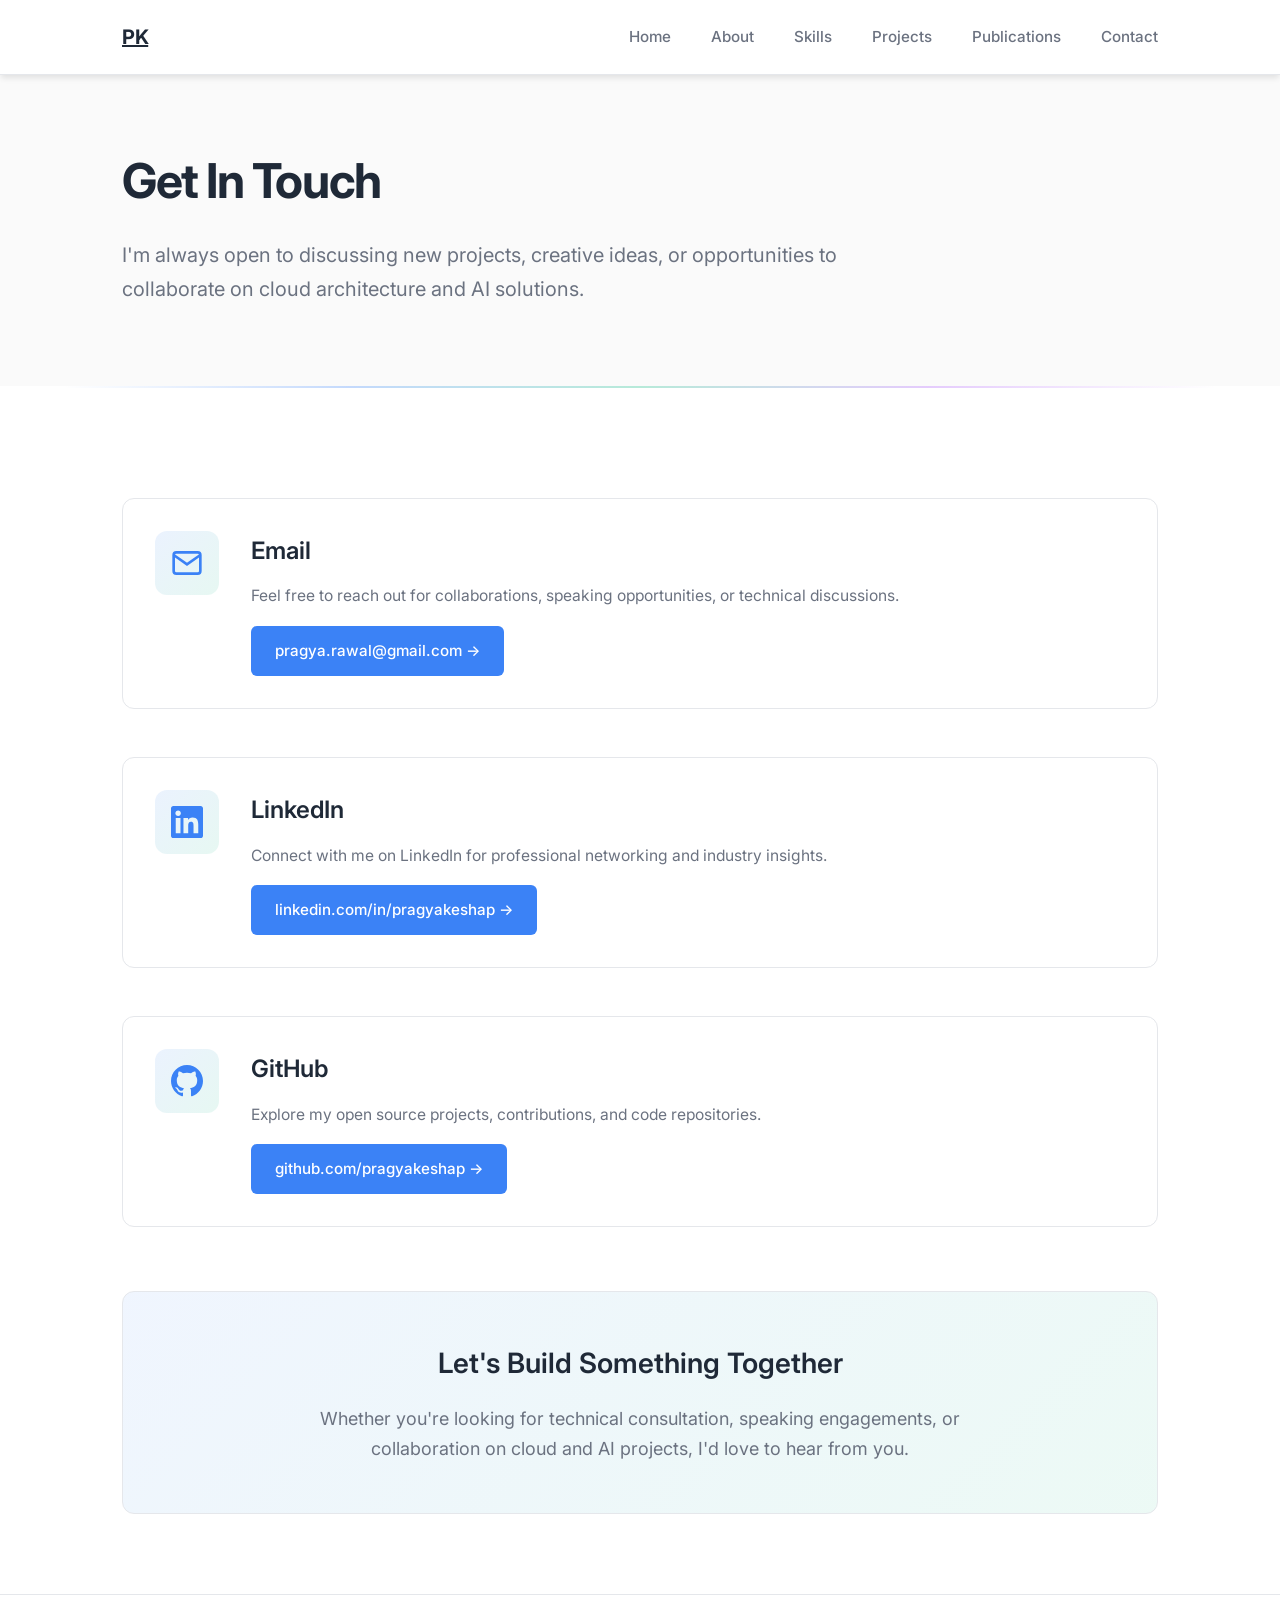
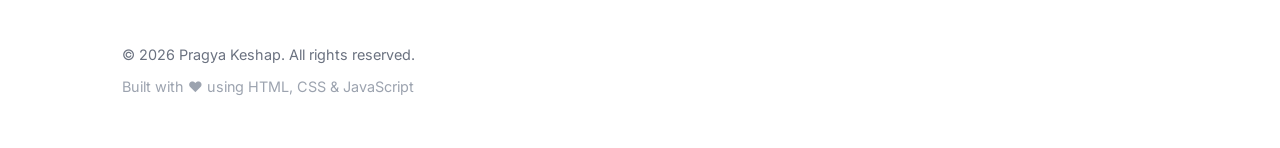
==== contact.html @ 4d272c37 "Add personal website" ====
<!DOCTYPE html>
<html lang="en">
<head>
    <meta charset="UTF-8">
    <meta name="viewport" content="width=device-width, initial-scale=1.0">
    <meta name="description" content="Contact Pragya Keshap - Technical Architect">
    <title>Contact - Pragya Keshap</title>
    <link rel="preconnect" href="https://fonts.googleapis.com">
    <link rel="preconnect" href="https://fonts.gstatic.com" crossorigin>
    <link href="https://fonts.googleapis.com/css2?family=Inter:wght@400;500;600;700&display=swap" rel="stylesheet">
    <link rel="stylesheet" href="styles.css">
</head>
<body>
    <!-- Navigation -->
    <nav class="navbar">
        <div class="container">
            <a href="index.html" class="nav-brand">PK</a>
            <button class="nav-toggle" id="navToggle">
                <span></span>
                <span></span>
                <span></span>
            </button>
            <ul class="nav-menu" id="navMenu">
                <li><a href="index.html">Home</a></li>
                <li><a href="index.html#about">About</a></li>
                <li><a href="index.html#skills">Skills</a></li>
                <li><a href="projects.html">Projects</a></li>
                <li><a href="publications.html">Publications</a></li>
                <li><a href="contact.html">Contact</a></li>
            </ul>
        </div>
    </nav>

    <!-- Page Header -->
    <section class="page-header">
        <div class="container">
            <h1>Get In Touch</h1>
            <p class="page-subtitle">I'm always open to discussing new projects, creative ideas, or opportunities to collaborate on cloud architecture and AI solutions.</p>
        </div>
    </section>

    <!-- Contact Information -->
    <section class="section contact-page">
        <div class="container">
            <div class="contact-methods">
                <article class="contact-method-item">
                    <div class="contact-icon">
                        <svg width="32" height="32" viewBox="0 0 24 24" fill="none" stroke="currentColor" stroke-width="2">
                            <path d="M4 4h16c1.1 0 2 .9 2 2v12c0 1.1-.9 2-2 2H4c-1.1 0-2-.9-2-2V6c0-1.1.9-2 2-2z"></path>
                            <polyline points="22,6 12,13 2,6"></polyline>
                        </svg>
                    </div>
                    <div class="contact-method-content">
                        <h3>Email</h3>
                        <p class="contact-detail">Feel free to reach out for collaborations, speaking opportunities, or technical discussions.</p>
                        <a href="mailto:pragya.rawal@gmail.com" class="contact-link-btn">pragya.rawal@gmail.com →</a>
                    </div>
                </article>

                <article class="contact-method-item">
                    <div class="contact-icon">
                        <svg width="32" height="32" viewBox="0 0 24 24" fill="currentColor">
                            <path d="M20.447 20.452h-3.554v-5.569c0-1.328-.027-3.037-1.852-3.037-1.853 0-2.136 1.445-2.136 2.939v5.667H9.351V9h3.414v1.561h.046c.477-.9 1.637-1.85 3.37-1.85 3.601 0 4.267 2.37 4.267 5.455v6.286zM5.337 7.433c-1.144 0-2.063-.926-2.063-2.065 0-1.138.92-2.063 2.063-2.063 1.14 0 2.064.925 2.064 2.063 0 1.139-.925 2.065-2.064 2.065zm1.782 13.019H3.555V9h3.564v11.452zM22.225 0H1.771C.792 0 0 .774 0 1.729v20.542C0 23.227.792 24 1.771 24h20.451C23.2 24 24 23.227 24 22.271V1.729C24 .774 23.2 0 22.222 0h.003z"/>
                        </svg>
                    </div>
                    <div class="contact-method-content">
                        <h3>LinkedIn</h3>
                        <p class="contact-detail">Connect with me on LinkedIn for professional networking and industry insights.</p>
                        <a href="https://www.linkedin.com/in/pragyakeshap/" target="_blank" class="contact-link-btn">linkedin.com/in/pragyakeshap →</a>
                    </div>
                </article>

                <article class="contact-method-item">
                    <div class="contact-icon">
                        <svg width="32" height="32" viewBox="0 0 24 24" fill="currentColor">
                            <path d="M12 0c-6.626 0-12 5.373-12 12 0 5.302 3.438 9.8 8.207 11.387.599.111.793-.261.793-.577v-2.234c-3.338.726-4.033-1.416-4.033-1.416-.546-1.387-1.333-1.756-1.333-1.756-1.089-.745.083-.729.083-.729 1.205.084 1.839 1.237 1.839 1.237 1.07 1.834 2.807 1.304 3.492.997.107-.775.418-1.305.762-1.604-2.665-.305-5.467-1.334-5.467-5.931 0-1.311.469-2.381 1.236-3.221-.124-.303-.535-1.524.117-3.176 0 0 1.008-.322 3.301 1.23.957-.266 1.983-.399 3.003-.404 1.02.005 2.047.138 3.006.404 2.291-1.552 3.297-1.23 3.297-1.23.653 1.653.242 2.874.118 3.176.77.84 1.235 1.911 1.235 3.221 0 4.609-2.807 5.624-5.479 5.921.43.372.823 1.102.823 2.222v3.293c0 .319.192.694.801.576 4.765-1.589 8.199-6.086 8.199-11.386 0-6.627-5.373-12-12-12z"/>
                        </svg>
                    </div>
                    <div class="contact-method-content">
                        <h3>GitHub</h3>
                        <p class="contact-detail">Explore my open source projects, contributions, and code repositories.</p>
                        <a href="https://github.com/pragyakeshap?tab=repositories" target="_blank" class="contact-link-btn">github.com/pragyakeshap →</a>
                    </div>
                </article>
            </div>

            <div class="contact-footer">
                <h3>Let's Build Something Together</h3>
                <p>Whether you're looking for technical consultation, speaking engagements, or collaboration on cloud and AI projects, I'd love to hear from you.</p>
            </div>
        </div>
    </section>

    <!-- Footer -->
    <footer class="footer">
        <div class="container">
            <p>&copy; 2025 Pragya Keshap. All rights reserved.</p>
            <p class="footer-note">Built with ❤️ using HTML, CSS & JavaScript</p>
        </div>
    </footer>

    <script src="script.js"></script>
</body>
</html>
---- styles.css ----
/* CSS Variables */
:root {
    --primary-color: #3b82f6;
    --secondary-color: #2563eb;
    --accent-color: #60a5fa;
    --text-primary: #1f2937;
    --text-secondary: #6b7280;
    --text-light: #9ca3af;
    --background: #ffffff;
    --background-alt: #fafafa;
    --border-color: #e5e7eb;
    --shadow: 0 1px 2px 0 rgba(0, 0, 0, 0.05);
    --shadow-md: 0 4px 6px -1px rgba(0, 0, 0, 0.1);
    --shadow-lg: 0 10px 15px -3px rgba(0, 0, 0, 0.1);
    --transition: all 0.2s ease;
}

/* Dark mode support */
@media (prefers-color-scheme: dark) {
    :root {
        --text-primary: #f9fafb;
        --text-secondary: #d1d5db;
        --text-light: #9ca3af;
        --background: #111827;
        --background-alt: #1f2937;
        --border-color: #374151;
    }
}

/* Reset & Base Styles */
* {
    margin: 0;
    padding: 0;
    box-sizing: border-box;
}

html {
    scroll-behavior: smooth;
    font-size: 16px;
}

body {
    font-family: 'Inter', -apple-system, BlinkMacSystemFont, 'Segoe UI', 'Roboto', 'Helvetica Neue', Arial, sans-serif;
    line-height: 1.7;
    color: var(--text-primary);
    background-color: var(--background);
    -webkit-font-smoothing: antialiased;
    -moz-osx-font-smoothing: grayscale;
}

.container {
    max-width: 1100px;
    margin: 0 auto;
    padding: 0 2rem;
}

/* Navigation */
.navbar {
    position: fixed;
    top: 0;
    width: 100%;
    background-color: rgba(255, 255, 255, 0.95);
    backdrop-filter: blur(10px);
    border-bottom: 1px solid var(--border-color);
    z-index: 1000;
    padding: 1.25rem 0;
}

.navbar .container {
    display: flex;
    justify-content: space-between;
    align-items: center;
}

.nav-brand {
    font-size: 1.25rem;
    font-weight: 700;
    color: var(--text-primary);
    letter-spacing: -0.02em;
}

.nav-menu {
    display: flex;
    list-style: none;
    gap: 2.5rem;
}

.nav-menu a {
    color: var(--text-secondary);
    text-decoration: none;
    font-weight: 500;
    font-size: 0.95rem;
    transition: var(--transition);
    position: relative;
}

.nav-menu a:hover {
    color: var(--text-primary);
}

.nav-menu a::after {
    content: '';
    position: absolute;
    bottom: -4px;
    left: 0;
    width: 0;
    height: 2px;
    background-color: var(--primary-color);
    transition: width 0.2s ease;
}

.nav-menu a:hover::after {
    width: 100%;
}

.nav-toggle {
    display: none;
    flex-direction: column;
    background: none;
    border: none;
    cursor: pointer;
    gap: 4px;
}

.nav-toggle span {
    width: 25px;
    height: 3px;
    background-color: var(--text-primary);
    transition: var(--transition);
}

/* Hero Section */
.hero {
    padding: 140px 0 100px;
    min-height: 100vh;
    display: flex;
    align-items: center;
    position: relative;
    overflow: hidden;
}

.hero::before {
    content: '';
    position: absolute;
    top: -50%;
    left: -50%;
    width: 200%;
    height: 200%;
    background: radial-gradient(circle at 30% 50%, rgba(59, 130, 246, 0.08) 0%, transparent 50%),
                radial-gradient(circle at 70% 80%, rgba(16, 185, 129, 0.08) 0%, transparent 50%);
    animation: gradientShift 15s ease infinite;
    z-index: -1;
}

@keyframes gradientShift {
    0%, 100% {
        transform: translate(0, 0) rotate(0deg);
    }
    33% {
        transform: translate(5%, 5%) rotate(120deg);
    }
    66% {
        transform: translate(-5%, 5%) rotate(240deg);
    }
}

.hero-content {
    display: grid;
    grid-template-columns: 500px 1fr;
    gap: 4rem;
    align-items: start;
    padding-top: 2rem;
}

.hero-image img {
    width: 100%;
    max-width: 500px;
    border-radius: 12px;
    box-shadow: var(--shadow-md);
}

.hero-text h1 {
    font-size: 3rem;
    margin-bottom: 0.75rem;
    color: var(--text-primary);
    font-weight: 700;
    letter-spacing: -0.03em;
    line-height: 1.2;
}

.highlight {
    color: var(--text-primary);
}

.subtitle {
    font-size: 1.5rem;
    color: var(--text-secondary);
    font-weight: 500;
    margin-bottom: 1.75rem;
    line-height: 1.4;
}

.intro {
    font-size: 1.125rem;
    color: var(--text-secondary);
    margin-bottom: 2.5rem;
    line-height: 1.8;
    max-width: 650px;
}

.hero-buttons {
    display: flex;
    gap: 1rem;
    flex-wrap: wrap;
}

/* Buttons */
.btn {
    padding: 0.875rem 1.75rem;
    border-radius: 6px;
    text-decoration: none;
    font-weight: 500;
    font-size: 0.95rem;
    transition: var(--transition);
    display: inline-block;
}

.btn-primary {
    background-color: var(--primary-color);
    color: white;
    box-shadow: var(--shadow);
}

.btn-primary:hover {
    background-color: var(--secondary-color);
    transform: translateY(-1px);
    box-shadow: var(--shadow-md);
}

.btn-secondary {
    background: linear-gradient(135deg, rgba(59, 130, 246, 0.1), rgba(16, 185, 129, 0.1));
    color: var(--primary-color);
    border: 2px solid var(--primary-color);
    font-weight: 600;
    position: relative;
    overflow: hidden;
}

.btn-secondary::before {
    content: '';
    position: absolute;
    top: 0;
    left: 0;
    width: 0;
    height: 100%;
    background: linear-gradient(135deg, var(--primary-color), var(--secondary-color));
    transition: width 0.3s ease;
    z-index: -1;
}

.btn-secondary:hover {
    color: white;
    border-color: var(--secondary-color);
    transform: translateY(-2px);
    box-shadow: 0 4px 12px rgba(59, 130, 246, 0.3);
}

.btn-secondary:hover::before {
    width: 100%;
}

/* Sections */
.section {
    padding: 100px 0;
    position: relative;
}

.section::before {
    content: '';
    position: absolute;
    top: 0;
    left: 50%;
    transform: translateX(-50%);
    width: 90%;
    max-width: 1200px;
    height: 2px;
    background: linear-gradient(90deg, 
        transparent 0%, 
        rgba(59, 130, 246, 0.3) 25%, 
        rgba(16, 185, 129, 0.3) 50%, 
        rgba(168, 85, 247, 0.3) 75%, 
        transparent 100%);
}

.section:first-of-type::before {
    display: none;
}

.section:nth-child(even) {
    background-color: var(--background-alt);
}

.section-title {
    font-size: 2.25rem;
    text-align: left;
    margin-bottom: 0.75rem;
    color: var(--text-primary);
    font-weight: 700;
    letter-spacing: -0.02em;
    position: relative;
    padding-bottom: 1rem;
}

.section-title::after {
    content: '';
    position: absolute;
    bottom: 0;
    left: 0;
    width: 80px;
    height: 4px;
    background: linear-gradient(90deg, var(--primary-color), var(--secondary-color));
    border-radius: 2px;
}

.section-subtitle {
    text-align: left;
    color: var(--text-secondary);
    font-size: 1.125rem;
    margin-bottom: 3.5rem;
    max-width: 700px;
    line-height: 1.7;
}

.section-header {
    display: flex;
    justify-content: space-between;
    align-items: flex-start;
    margin-bottom: 2rem;
}

.section-header .section-subtitle {
    margin-bottom: 0;
}

/* Page Header */
.page-header {
    padding: 140px 0 80px;
    background-color: var(--background-alt);
}

.page-header h1 {
    font-size: 3rem;
    margin-bottom: 1rem;
    color: var(--text-primary);
    font-weight: 700;
    letter-spacing: -0.03em;
}

.page-subtitle {
    font-size: 1.25rem;
    color: var(--text-secondary);
    line-height: 1.7;
    max-width: 800px;
}

/* Dedicated Pages */
.projects-page,
.publications-page {
    padding: 80px 0;
}

/* About Section */
.about-intro {
    font-size: 1.1rem;
    line-height: 1.8;
    color: var(--text-secondary);
    max-width: 900px;
    margin: 1.5rem 0 3rem 0;
    text-align: left;
}

.characteristics {
    display: grid;
    grid-template-columns: repeat(auto-fit, minmax(260px, 1fr));
    gap: 2.5rem;
    margin-top: 2rem;
}

.char-card {
    background: transparent;
    padding: 0;
    transition: var(--transition);
}

.char-card:hover {
    transform: translateX(4px);
}

.char-icon {
    font-size: 2.5rem;
    margin-bottom: 1rem;
    display: block;
}

.char-card h3 {
    font-size: 1.25rem;
    margin-bottom: 0.75rem;
    color: var(--text-primary);
    font-weight: 600;
}

.char-card p {
    color: var(--text-secondary);
    line-height: 1.7;
    font-size: 0.975rem;
}

/* Skills Section */
.skills-categories {
    display: grid;
    gap: 2.5rem;
    max-width: 1000px;
    margin: 0;
}

.skill-category {
    background: var(--background);
    border: 1px solid var(--border-color);
    border-radius: 12px;
    padding: 2rem;
    transition: all 0.3s ease;
}

.skill-category:hover {
    border-color: var(--primary-color);
    box-shadow: 0 4px 12px rgba(59, 130, 246, 0.1);
    transform: translateY(-2px);
}

.skill-category-title {
    font-size: 1.1rem;
    font-weight: 600;
    color: var(--text-primary);
    margin: 0 0 1.25rem 0;
    display: flex;
    align-items: center;
    gap: 0.5rem;
}

.skills-grid {
    display: flex;
    flex-wrap: wrap;
    gap: 0.625rem;
}

.skill-tag {
    padding: 0.5rem 1rem;
    background: rgba(59, 130, 246, 0.05);
    border: 1px solid rgba(59, 130, 246, 0.2);
    border-radius: 6px;
    font-size: 0.875rem;
    color: var(--text-primary);
    transition: all 0.2s ease;
    font-weight: 500;
    cursor: default;
}

.skill-tag:hover {
    background: rgba(59, 130, 246, 0.1);
    border-color: var(--primary-color);
    transform: translateY(-2px);
}

@media (max-width: 768px) {
    .skills-categories {
        gap: 1.5rem;
    }
    
    .skill-category {
        padding: 1.5rem;
    }
    
    .skill-category-title {
        font-size: 1rem;
    }
    
    .skill-tag {
        font-size: 0.8rem;
        padding: 0.4rem 0.85rem;
    }
}

/* Projects Section */
.projects-grid {
    display: grid;
    grid-template-columns: repeat(auto-fit, minmax(340px, 1fr));
    gap: 2.5rem;
    margin-top: 2.5rem;
}

.project-card {
    background: var(--background);
    border-radius: 8px;
    overflow: hidden;
    border: 1px solid var(--border-color);
    transition: var(--transition);
}

.project-card:hover {
    transform: translateY(-2px);
    box-shadow: var(--shadow-md);
    border-color: var(--text-light);
}

.project-image {
    width: 100%;
    height: 250px;
    overflow: hidden;
}

.project-image img {
    width: 100%;
    height: 100%;
    object-fit: cover;
    transition: var(--transition);
}

.project-card:hover .project-image img {
    transform: scale(1.05);
}

.project-content {
    padding: 1.5rem;
}

.project-content h3 {
    font-size: 1.375rem;
    margin-bottom: 0.625rem;
    color: var(--text-primary);
    font-weight: 600;
}

.project-content p {
    color: var(--text-secondary);
    margin-bottom: 1.25rem;
    line-height: 1.7;
    font-size: 0.975rem;
}

.project-tags {
    display: flex;
    flex-wrap: wrap;
    gap: 0.5rem;
    margin-bottom: 1.25rem;
}

.project-tags span {
    padding: 0.5rem 1rem;
    border-radius: 6px;
    font-size: 0.813rem;
    font-weight: 600;
    border: 1px solid transparent;
    transition: all 0.2s ease;
}

.project-tags span:nth-child(6n+1) {
    background: rgba(59, 130, 246, 0.1);
    color: #3b82f6;
    border-color: rgba(59, 130, 246, 0.3);
}

.project-tags span:nth-child(6n+2) {
    background: rgba(16, 185, 129, 0.1);
    color: #10b981;
    border-color: rgba(16, 185, 129, 0.3);
}

.project-tags span:nth-child(6n+3) {
    background: rgba(168, 85, 247, 0.1);
    color: #a855f7;
    border-color: rgba(168, 85, 247, 0.3);
}

.project-tags span:nth-child(6n+4) {
    background: rgba(249, 115, 22, 0.1);
    color: #f97316;
    border-color: rgba(249, 115, 22, 0.3);
}

.project-tags span:nth-child(6n+5) {
    background: rgba(236, 72, 153, 0.1);
    color: #ec4899;
    border-color: rgba(236, 72, 153, 0.3);
}

.project-tags span:nth-child(6n+6) {
    background: rgba(14, 165, 233, 0.1);
    color: #0ea5e9;
    border-color: rgba(14, 165, 233, 0.3);
}

.project-tags span:hover {
    transform: translateY(-2px);
    box-shadow: 0 2px 8px rgba(0, 0, 0, 0.1);
}

.project-links {
    display: flex;
    gap: 1.5rem;
}

.project-link {
    color: var(--text-secondary);
    text-decoration: none;
    font-weight: 500;
    font-size: 0.9rem;
    transition: var(--transition);
}

.project-link:hover {
    color: var(--text-primary);
}

/* GitHub Section */
.github-section {
    padding: 60px 0;
    background-color: var(--background-alt);
}

.github-link-card {
    display: flex;
    align-items: center;
    gap: 2rem;
    padding: 2.5rem;
    background: linear-gradient(135deg, rgba(59, 130, 246, 0.05) 0%, rgba(16, 185, 129, 0.05) 100%);
    border-radius: 12px;
    border: 1px solid var(--border-color);
    transition: all 0.3s ease;
}

.github-link-card:hover {
    box-shadow: 0 8px 24px rgba(59, 130, 246, 0.15);
    border-color: var(--primary-color);
    transform: translateY(-2px);
}

.github-icon {
    flex-shrink: 0;
    width: 64px;
    height: 64px;
    display: flex;
    align-items: center;
    justify-content: center;
    background: linear-gradient(135deg, var(--primary-color), var(--secondary-color));
    border-radius: 12px;
    color: white;
}

.github-content h3 {
    font-size: 1.5rem;
    margin-bottom: 0.5rem;
    color: var(--text-primary);
    font-weight: 600;
}

.github-content p {
    color: var(--text-secondary);
    margin-bottom: 1rem;
    line-height: 1.7;
}

.github-btn {
    display: inline-block;
    color: var(--primary-color);
    text-decoration: none;
    font-weight: 500;
    font-size: 0.95rem;
    transition: var(--transition);
}

.github-btn:hover {
    color: var(--secondary-color);
}

/* Projects List (Publication Style) */
.projects-list {
    display: flex;
    flex-direction: column;
    gap: 2.5rem;
    margin-top: 2rem;
}

.project-item {
    padding: 2rem;
    border: 1px solid var(--border-color);
    border-radius: 12px;
    background: var(--background);
    transition: all 0.3s ease;
    border-left: 4px solid transparent;
}

.project-item:hover {
    border-left-color: var(--secondary-color);
    box-shadow: 0 4px 12px rgba(16, 185, 129, 0.1);
    transform: translateX(4px);
}

.project-item:last-child {
    margin-bottom: 0;
}

.project-title {
    font-size: 1.25rem;
    margin-bottom: 0.5rem;
    color: var(--text-primary);
    font-weight: 600;
    line-height: 1.4;
}

.project-repo {
    font-size: 0.85rem;
    color: var(--secondary-color);
    margin-bottom: 0.75rem;
    font-family: 'Courier New', monospace;
    font-weight: 600;
    background: rgba(16, 185, 129, 0.1);
    padding: 0.25rem 0.75rem;
    border-radius: 4px;
    display: inline-block;
}

.project-description {
    font-size: 0.975rem;
    color: var(--text-secondary);
    line-height: 1.7;
    margin-bottom: 1rem;
}

/* Publications Section */
.publications-list {
    display: flex;
    flex-direction: column;
    gap: 2.5rem;
    margin-top: 2rem;
}

.publication-item {
    padding: 2rem;
    border: 1px solid var(--border-color);
    border-radius: 12px;
    background: var(--background);
    transition: all 0.3s ease;
    border-left: 4px solid transparent;
}

.publication-item:hover {
    border-left-color: var(--primary-color);
    box-shadow: 0 4px 12px rgba(59, 130, 246, 0.1);
    transform: translateX(4px);
}

.publication-item:last-child {
    margin-bottom: 0;
}

.publication-content h3 {
    font-size: 1.25rem;
    margin-bottom: 0.5rem;
    color: var(--text-primary);
    font-weight: 600;
    line-height: 1.4;
}

.publication-venue {
    font-size: 0.9rem;
    color: var(--primary-color);
    margin-bottom: 0.75rem;
    font-weight: 600;
    display: inline-block;
    padding: 0.25rem 0.75rem;
    background: rgba(59, 130, 246, 0.1);
    border-radius: 4px;
}

.publication-description {
    font-size: 0.975rem;
    color: var(--text-secondary);
    line-height: 1.7;
    margin-bottom: 1.5rem;
}

.publication-links {
    display: flex;
    flex-wrap: wrap;
    gap: 1.25rem;
}

.publication-link {
    color: var(--primary-color);
    text-decoration: none;
    font-weight: 500;
    font-size: 0.9rem;
    transition: var(--transition);
    display: inline-flex;
    align-items: center;
    gap: 0.25rem;
}

.publication-link:hover {
    color: var(--secondary-color);
    transform: translateX(2px);
}

.more-publications {
    text-align: center;
    margin-top: 3rem;
}

/* Contact Section */
.contact-content {
    max-width: 100%;
}

.contact-links {
    display: flex;
    flex-direction: column;
    gap: 1rem;
    margin-top: 2rem;
}

.contact-link {
    display: flex;
    align-items: center;
    gap: 1rem;
    padding: 1.25rem 0;
    background: transparent;
    text-decoration: none;
    color: var(--text-primary);
    transition: var(--transition);
    border-bottom: 1px solid var(--border-color);
}

.contact-link:hover {
    transform: translateX(4px);
    color: var(--primary-color);
}

.contact-link .icon {
    font-size: 1.375rem;
}

/* Contact Page */
.contact-page {
    padding: 80px 0;
}

.contact-methods {
    display: flex;
    flex-direction: column;
    gap: 3rem;
    margin-top: 2rem;
}

.contact-method-item {
    display: flex;
    gap: 2rem;
    padding: 2rem;
    border: 1px solid var(--border-color);
    border-radius: 12px;
    background: var(--background);
    transition: all 0.3s ease;
}

.contact-method-item:hover {
    box-shadow: 0 4px 12px rgba(59, 130, 246, 0.1);
    border-color: var(--primary-color);
    transform: translateY(-2px);
}

.contact-method-item:last-child {
    margin-bottom: 0;
}

.contact-icon {
    flex-shrink: 0;
    width: 64px;
    height: 64px;
    display: flex;
    align-items: center;
    justify-content: center;
    background: linear-gradient(135deg, rgba(59, 130, 246, 0.1), rgba(16, 185, 129, 0.1));
    border-radius: 12px;
    color: var(--primary-color);
}

.contact-method-content h3 {
    font-size: 1.5rem;
    margin-bottom: 0.75rem;
    color: var(--text-primary);
    font-weight: 600;
}

.contact-detail {
    font-size: 0.975rem;
    color: var(--text-secondary);
    line-height: 1.7;
    margin-bottom: 1rem;
}

.contact-link-btn {
    display: inline-flex;
    align-items: center;
    gap: 0.5rem;
    padding: 0.75rem 1.5rem;
    background: var(--primary-color);
    color: white;
    text-decoration: none;
    font-weight: 500;
    font-size: 0.95rem;
    border-radius: 6px;
    transition: all 0.3s ease;
}

.contact-link-btn:hover {
    background: var(--secondary-color);
    transform: translateX(4px);
}

.contact-footer {
    margin-top: 4rem;
    padding: 3rem;
    background: linear-gradient(135deg, rgba(59, 130, 246, 0.08) 0%, rgba(16, 185, 129, 0.08) 100%);
    border-radius: 12px;
    text-align: center;
    border: 1px solid var(--border-color);
}

.contact-footer h3 {
    font-size: 1.75rem;
    margin-bottom: 1rem;
    color: var(--text-primary);
    font-weight: 600;
}

.contact-footer p {
    font-size: 1.125rem;
    color: var(--text-secondary);
    line-height: 1.7;
    max-width: 700px;
    margin: 0 auto;
}

/* Footer */
.footer {
    background-color: var(--background);
    padding: 3rem 0;
    text-align: left;
    color: var(--text-secondary);
    border-top: 1px solid var(--border-color);
}

.footer p {
    font-size: 0.9rem;
}

.footer-note {
    margin-top: 0.5rem;
    font-size: 0.875rem;
    color: var(--text-light);
}

/* Responsive Design */
@media (max-width: 768px) {
    .nav-menu {
        position: fixed;
        left: -100%;
        top: 70px;
        flex-direction: column;
        background-color: var(--background);
        width: 100%;
        text-align: center;
        transition: 0.3s;
        box-shadow: var(--shadow);
        padding: 2rem 0;
    }

    .nav-menu.active {
        left: 0;
    }

    .nav-toggle {
        display: flex;
    }

    .hero-content {
        grid-template-columns: 1fr;
        text-align: center;
    }

    .hero-image {
        display: flex;
        justify-content: center;
    }

    .hero-buttons {
        justify-content: center;
        flex-direction: column;
    }

    .hero-text h1 {
        font-size: 2rem;
    }

    .subtitle {
        font-size: 1.2rem;
    }

    .section-title {
        font-size: 2rem;
    }

    .section-header {
        flex-direction: column;
        gap: 1.5rem;
    }

    .page-header h1 {
        font-size: 2rem;
    }

    .page-subtitle {
        font-size: 1.125rem;
    }

    .characteristics {
        grid-template-columns: 1fr;
    }

    .projects-grid {
        grid-template-columns: 1fr;
    }

    .github-link-card {
        flex-direction: column;
        text-align: center;
        padding: 2rem;
    }

}

@media (max-width: 480px) {
    .hero-text h1 {
        font-size: 1.75rem;
    }

    .section-title {
        font-size: 1.75rem;
    }

    .btn {
        padding: 0.6rem 1.2rem;
        font-size: 0.9rem;
    }

    .contact-method-item {
        flex-direction: column;
        text-align: center;
        gap: 1.5rem;
    }

    .contact-icon {
        margin: 0 auto;
    }
}
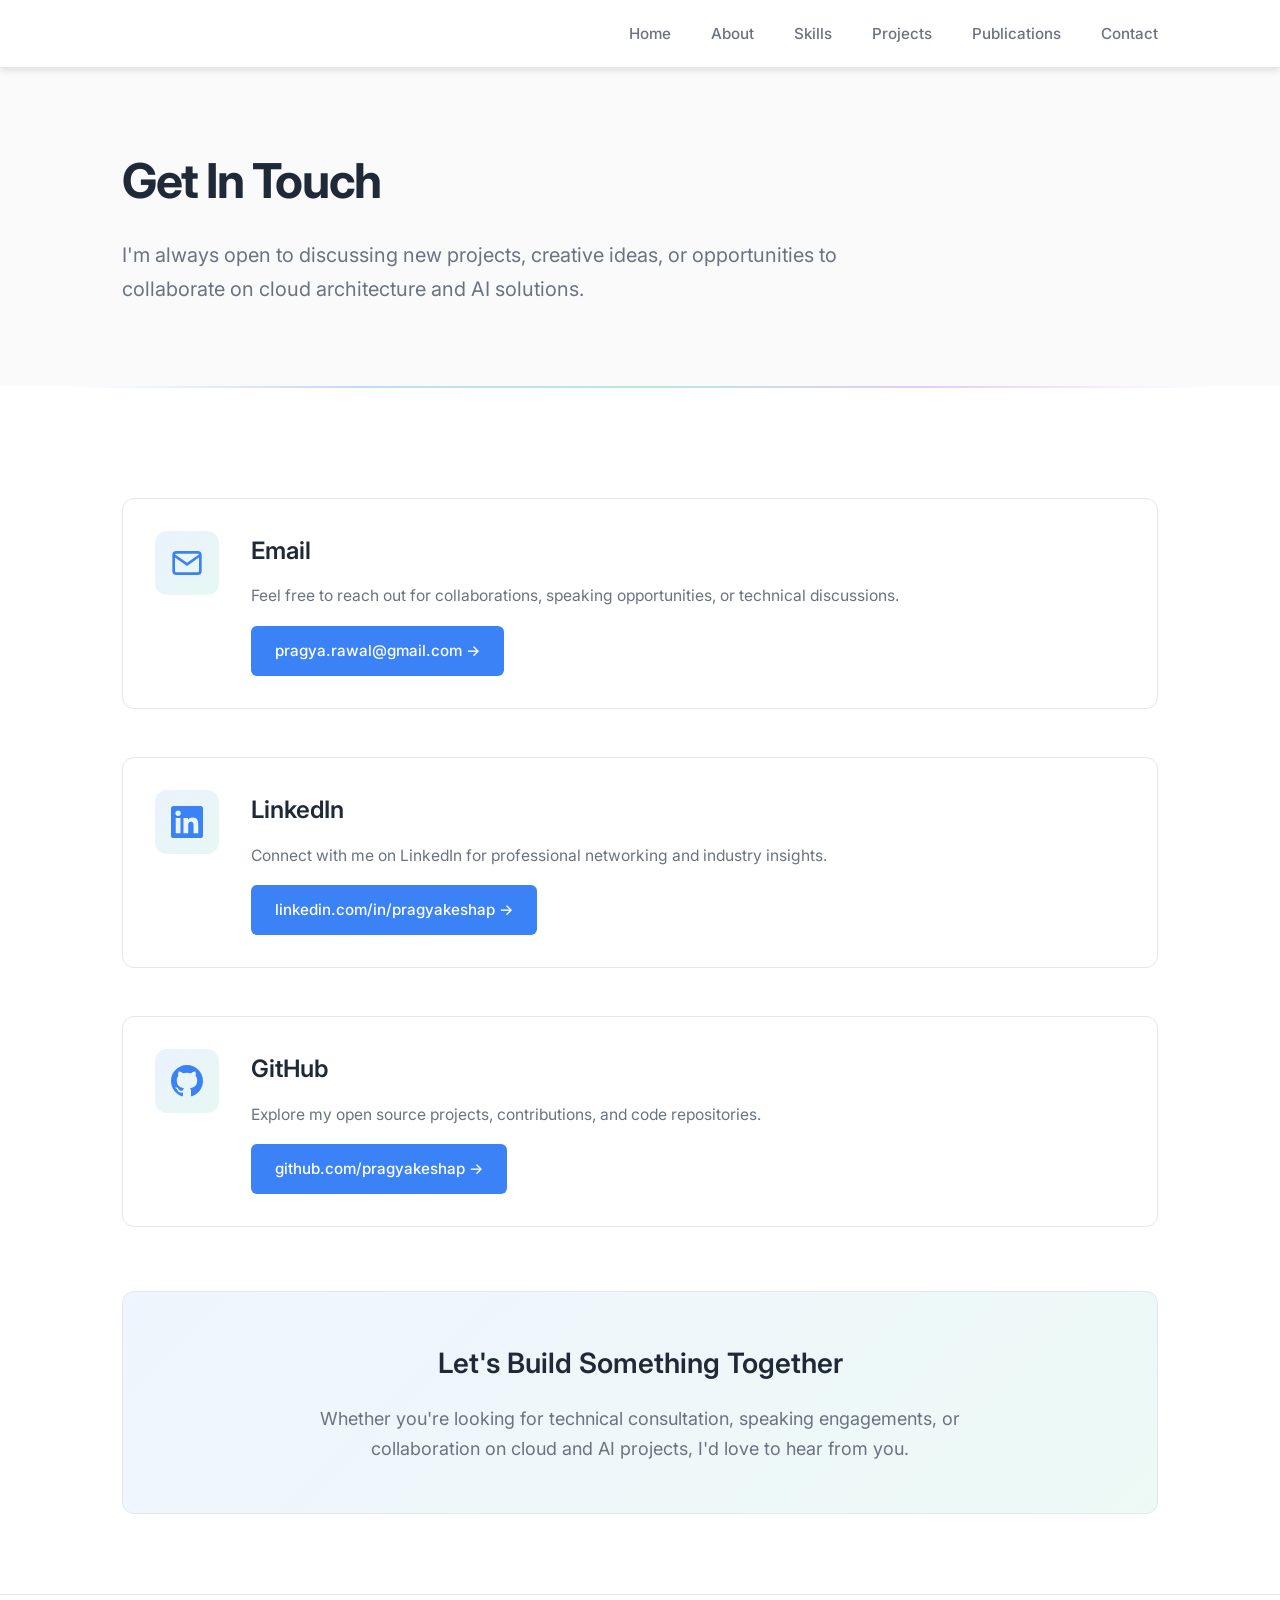
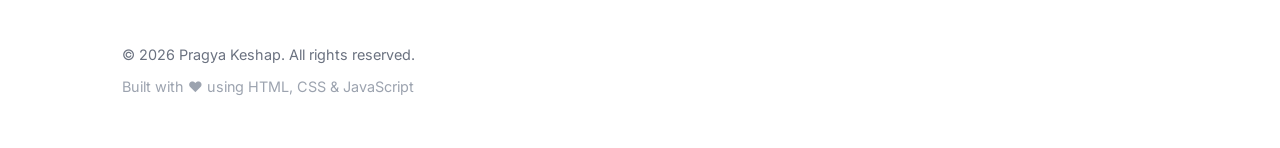
==== commit 7ca9d59f: "Remove 'PK' hyperlink from navigation bar and ensure consistent branding across all pages" ====
--- a/contact.html
+++ b/contact.html
@@ -14,7 +14,7 @@
     <!-- Navigation -->
     <nav class="navbar">
         <div class="container">
-            <a href="index.html" class="nav-brand">PK</a>
+            <div class="nav-brand"></div>
             <button class="nav-toggle" id="navToggle">
                 <span></span>
                 <span></span>
--- a/styles.css
+++ b/styles.css
@@ -66,6 +66,12 @@
     padding: 1.25rem 0;
 }
 
+@media (prefers-color-scheme: dark) {
+    .navbar {
+        background-color: rgba(17, 24, 39, 0.95);
+    }
+}
+
 .navbar .container {
     display: flex;
     justify-content: space-between;
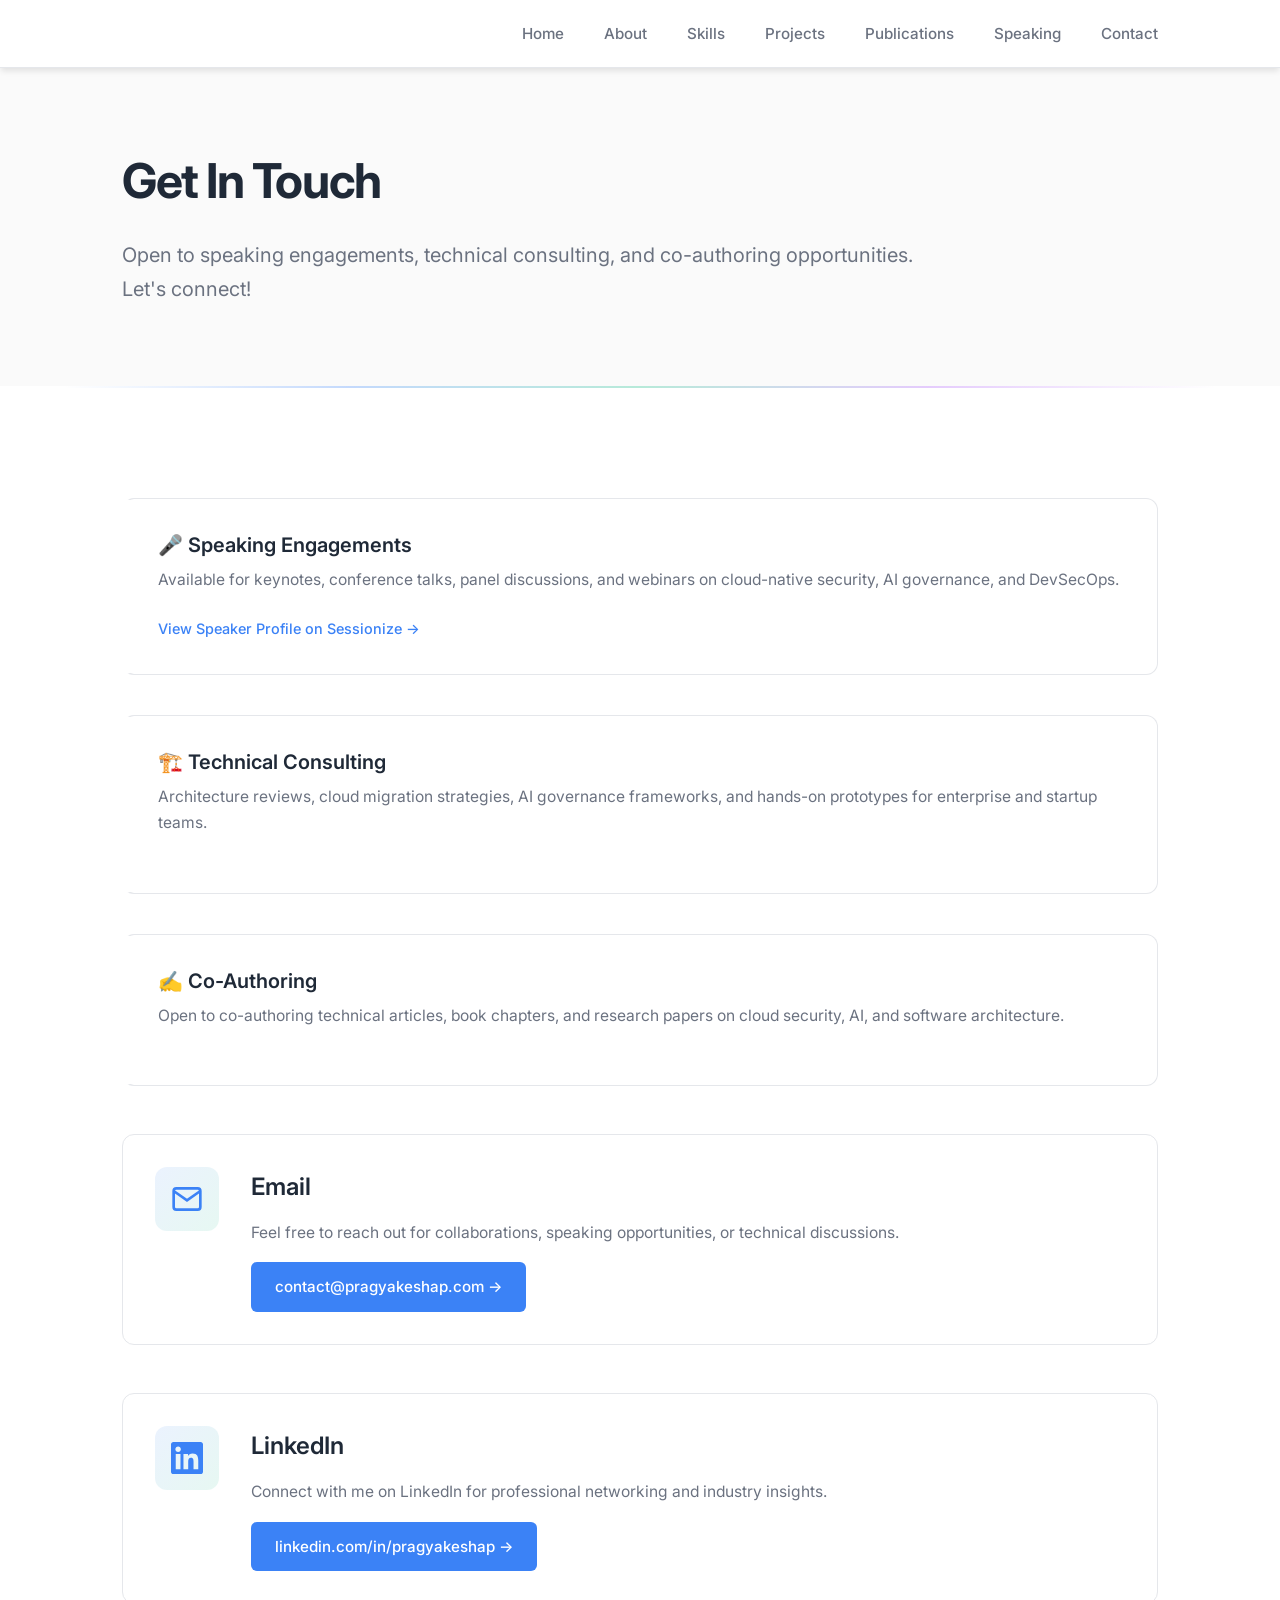
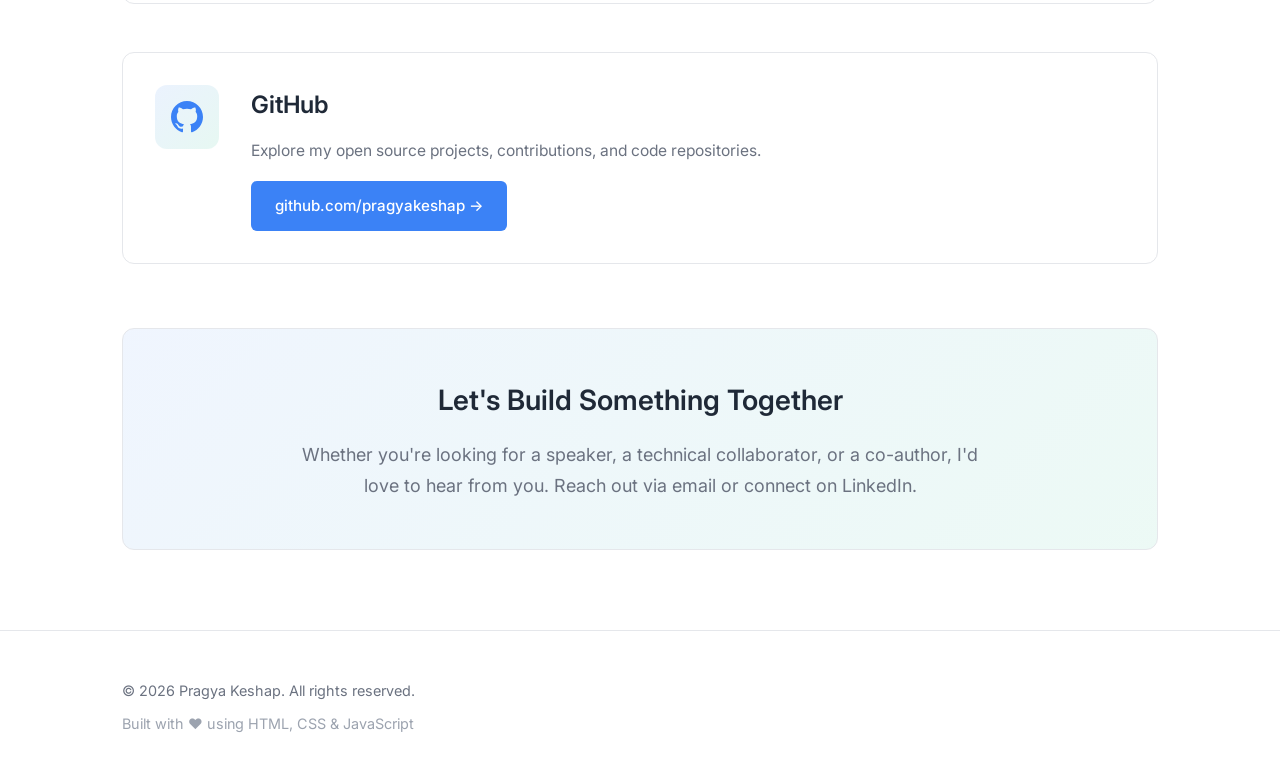
==== commit 866f42fb: "Update website: GDE credential, SEO metadata, publications revamp, speaking page, contact improvemen" ====
--- a/contact.html
+++ b/contact.html
@@ -26,6 +26,7 @@
                 <li><a href="index.html#skills">Skills</a></li>
                 <li><a href="projects.html">Projects</a></li>
                 <li><a href="publications.html">Publications</a></li>
+                <li><a href="speaking.html">Speaking</a></li>
                 <li><a href="contact.html">Contact</a></li>
             </ul>
         </div>
@@ -35,13 +36,39 @@
     <section class="page-header">
         <div class="container">
             <h1>Get In Touch</h1>
-            <p class="page-subtitle">I'm always open to discussing new projects, creative ideas, or opportunities to collaborate on cloud architecture and AI solutions.</p>
+            <p class="page-subtitle">Open to speaking engagements, technical consulting, and co-authoring opportunities. Let's connect!</p>
         </div>
     </section>
 
     <!-- Contact Information -->
     <section class="section contact-page">
         <div class="container">
+
+            <!-- Collaboration Types -->
+            <div class="publications-list" style="margin-bottom: 3rem;">
+                <article class="publication-item">
+                    <div class="publication-content">
+                        <h3 class="publication-title">🎤 Speaking Engagements</h3>
+                        <p class="publication-description">Available for keynotes, conference talks, panel discussions, and webinars on cloud-native security, AI governance, and DevSecOps.</p>
+                        <div class="publication-links">
+                            <a href="https://sessionize.com/pragyakeshap" target="_blank" class="publication-link">View Speaker Profile on Sessionize →</a>
+                        </div>
+                    </div>
+                </article>
+                <article class="publication-item">
+                    <div class="publication-content">
+                        <h3 class="publication-title">🏗️ Technical Consulting</h3>
+                        <p class="publication-description">Architecture reviews, cloud migration strategies, AI governance frameworks, and hands-on prototypes for enterprise and startup teams.</p>
+                    </div>
+                </article>
+                <article class="publication-item">
+                    <div class="publication-content">
+                        <h3 class="publication-title">✍️ Co-Authoring</h3>
+                        <p class="publication-description">Open to co-authoring technical articles, book chapters, and research papers on cloud security, AI, and software architecture.</p>
+                    </div>
+                </article>
+            </div>
+
             <div class="contact-methods">
                 <article class="contact-method-item">
                     <div class="contact-icon">
@@ -53,7 +80,7 @@
                     <div class="contact-method-content">
                         <h3>Email</h3>
                         <p class="contact-detail">Feel free to reach out for collaborations, speaking opportunities, or technical discussions.</p>
-                        <a href="mailto:pragya.rawal@gmail.com" class="contact-link-btn">pragya.rawal@gmail.com →</a>
+                        <a href="mailto:contact@pragyakeshap.com" class="contact-link-btn">contact@pragyakeshap.com →</a>
                     </div>
                 </article>
 
@@ -86,7 +113,7 @@
 
             <div class="contact-footer">
                 <h3>Let's Build Something Together</h3>
-                <p>Whether you're looking for technical consultation, speaking engagements, or collaboration on cloud and AI projects, I'd love to hear from you.</p>
+                <p>Whether you're looking for a speaker, a technical collaborator, or a co-author, I'd love to hear from you. Reach out via email or connect on LinkedIn.</p>
             </div>
         </div>
     </section>
--- a/styles.css
+++ b/styles.css
@@ -369,6 +369,86 @@
     max-width: 800px;
 }
 
+/* Hero header typography */
+.hero-headline {
+    font-size: 2.75rem;
+    font-weight: 700;
+    color: var(--text-primary);
+    letter-spacing: -0.03em;
+    line-height: 1.2;
+    margin-bottom: 1rem;
+}
+
+.hero-subheadline {
+    font-size: 1.25rem;
+    font-weight: 400;
+    color: var(--text-secondary);
+    line-height: 1.7;
+    max-width: 800px;
+    margin-bottom: 0.75rem;
+}
+
+.hero-authority {
+    font-size: 0.9rem;
+    color: var(--text-muted, #888);
+    letter-spacing: 0.01em;
+    opacity: 0.8;
+}
+
+.hero-tagline {
+    font-size: 1.2rem;
+    font-style: italic;
+    color: var(--text-secondary);
+    opacity: 0.75;
+    margin-bottom: 0.75rem;
+    max-width: 700px;
+}
+
+/* Focus Areas Strip */
+.focus-areas-strip {
+    background-color: var(--background-alt);
+    border-top: 1px solid var(--border, #e5e7eb);
+    padding: 24px 0;
+}
+
+.focus-areas-strip .container {
+    display: flex;
+    flex-direction: column;
+    gap: 0.75rem;
+}
+
+.focus-areas-label {
+    font-size: 0.75rem;
+    font-weight: 600;
+    text-transform: uppercase;
+    letter-spacing: 0.08em;
+    color: var(--text-muted, #888);
+    margin: 0;
+}
+
+.focus-areas-list {
+    list-style: none;
+    padding: 0;
+    margin: 0;
+    display: flex;
+    flex-direction: column;
+    gap: 0.5rem;
+}
+
+.focus-areas-list li {
+    font-size: 0.9rem;
+    color: var(--text-secondary);
+    display: flex;
+    align-items: center;
+    gap: 0.5rem;
+}
+
+.focus-areas-list li::before {
+    content: "•";
+    color: var(--primary, #6366f1);
+    font-size: 1rem;
+}
+
 /* Dedicated Pages */
 .projects-page,
 .publications-page {
@@ -1038,6 +1118,18 @@
         font-size: 1.125rem;
     }
 
+    .hero-headline {
+        font-size: 2rem;
+    }
+
+    .hero-subheadline {
+        font-size: 1.1rem;
+    }
+
+    .hero-authority {
+        font-size: 0.85rem;
+    }
+
     .characteristics {
         grid-template-columns: 1fr;
     }
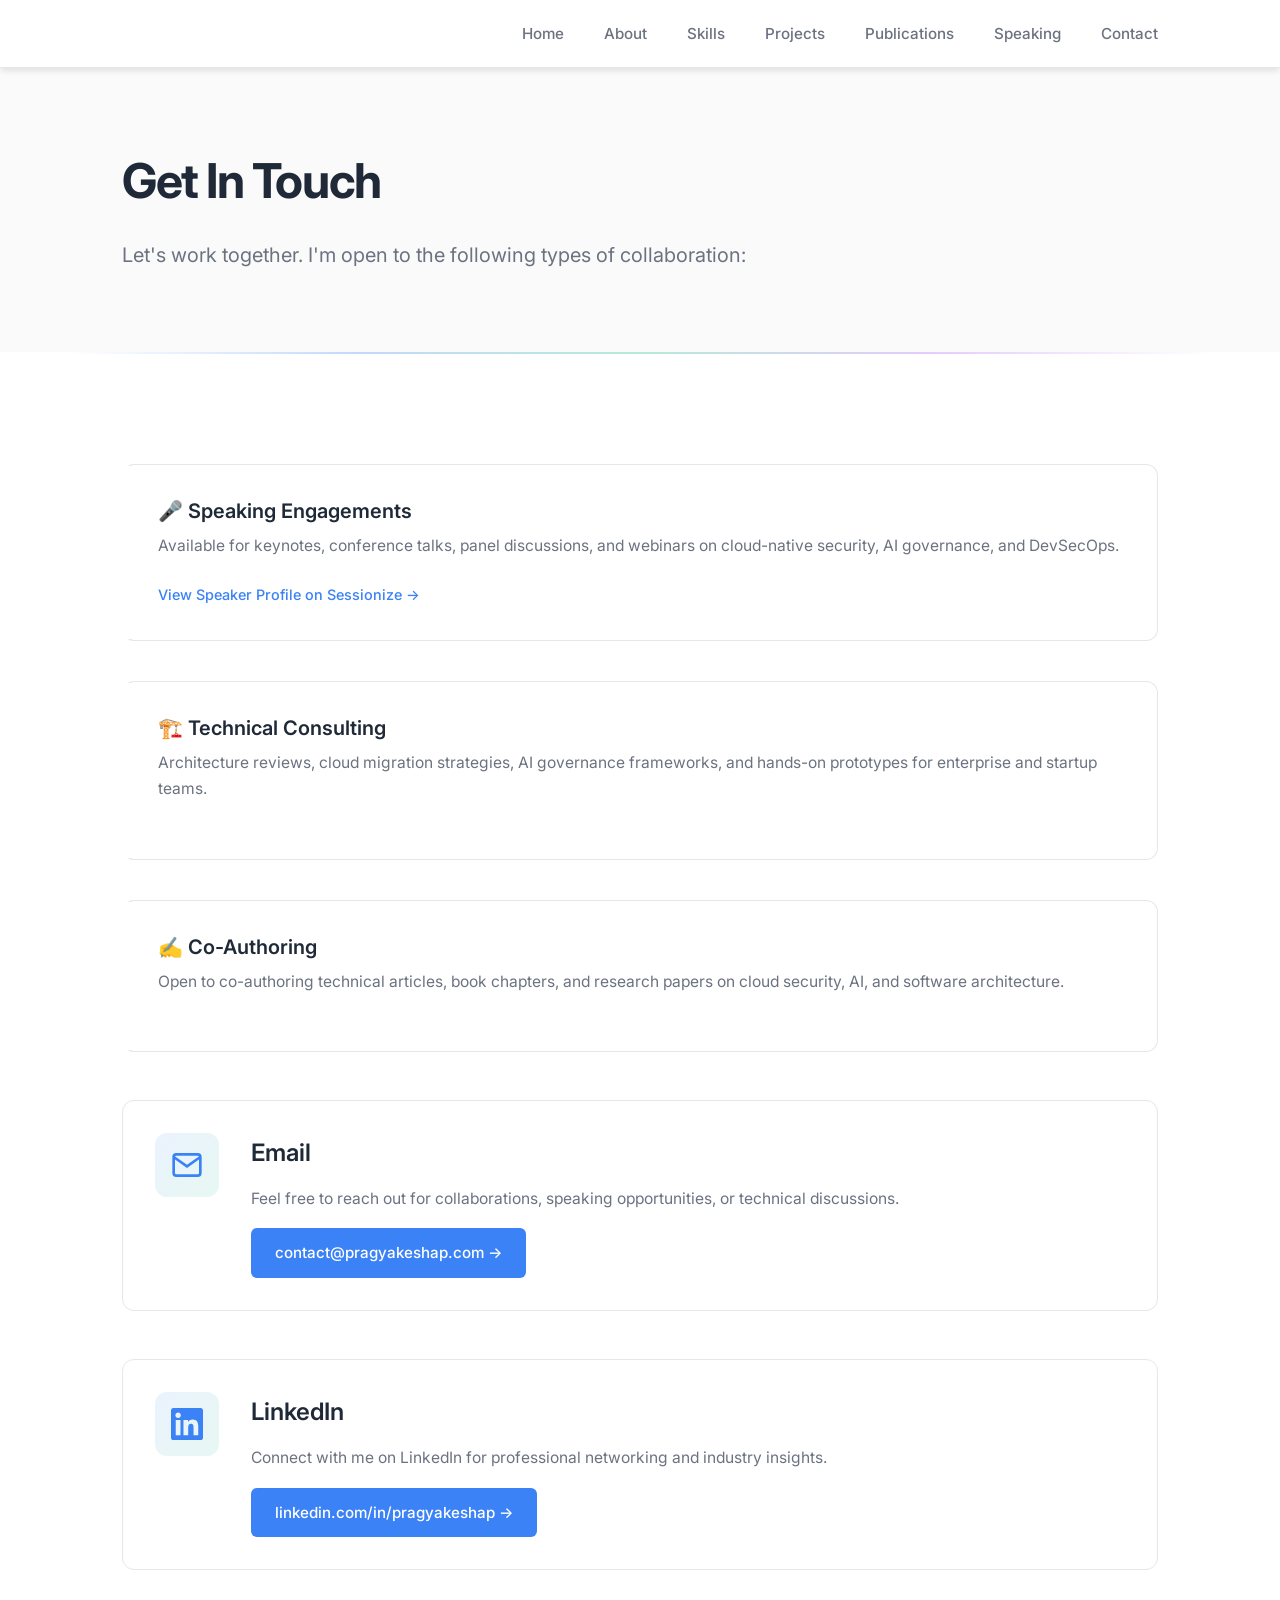
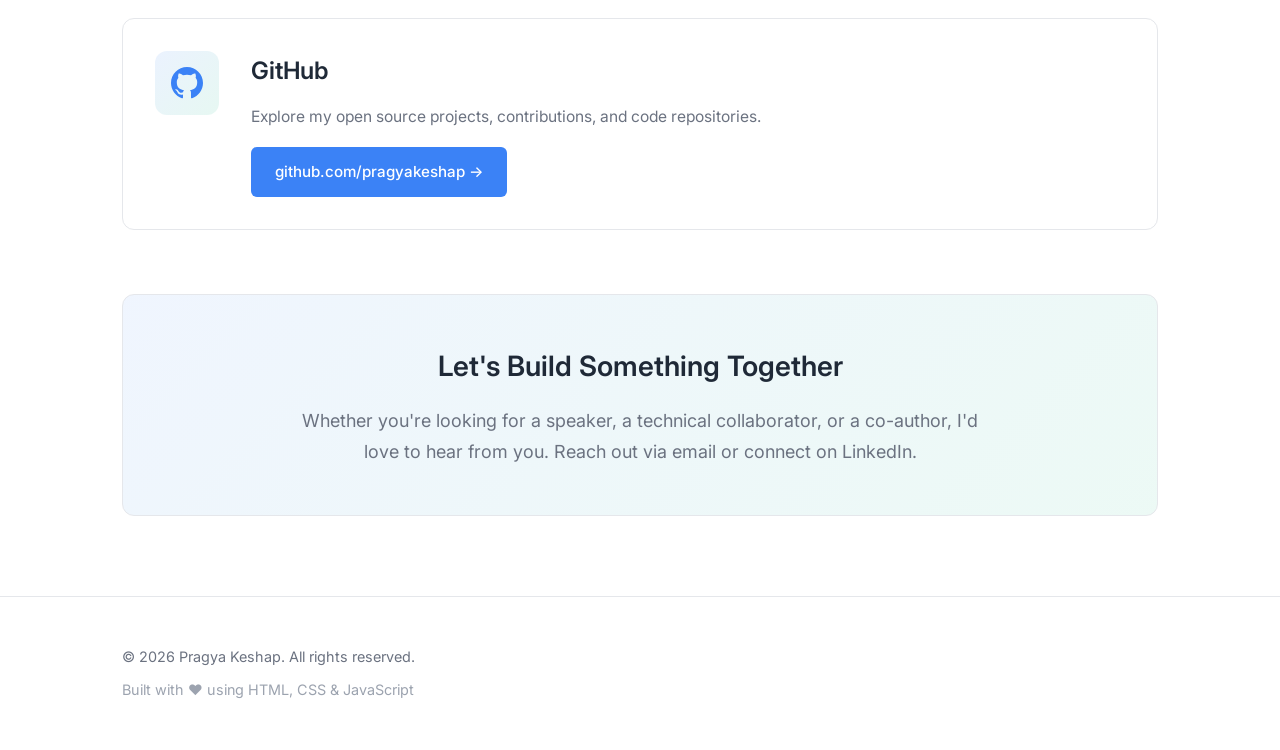
==== commit 8363ef6f: "Add InfoQ to publications list, remove years of experience references" ====
--- a/contact.html
+++ b/contact.html
@@ -36,7 +36,7 @@
     <section class="page-header">
         <div class="container">
             <h1>Get In Touch</h1>
-            <p class="page-subtitle">Open to speaking engagements, technical consulting, and co-authoring opportunities. Let's connect!</p>
+            <p class="page-subtitle">Let's work together. I'm open to the following types of collaboration:</p>
         </div>
     </section>
 
